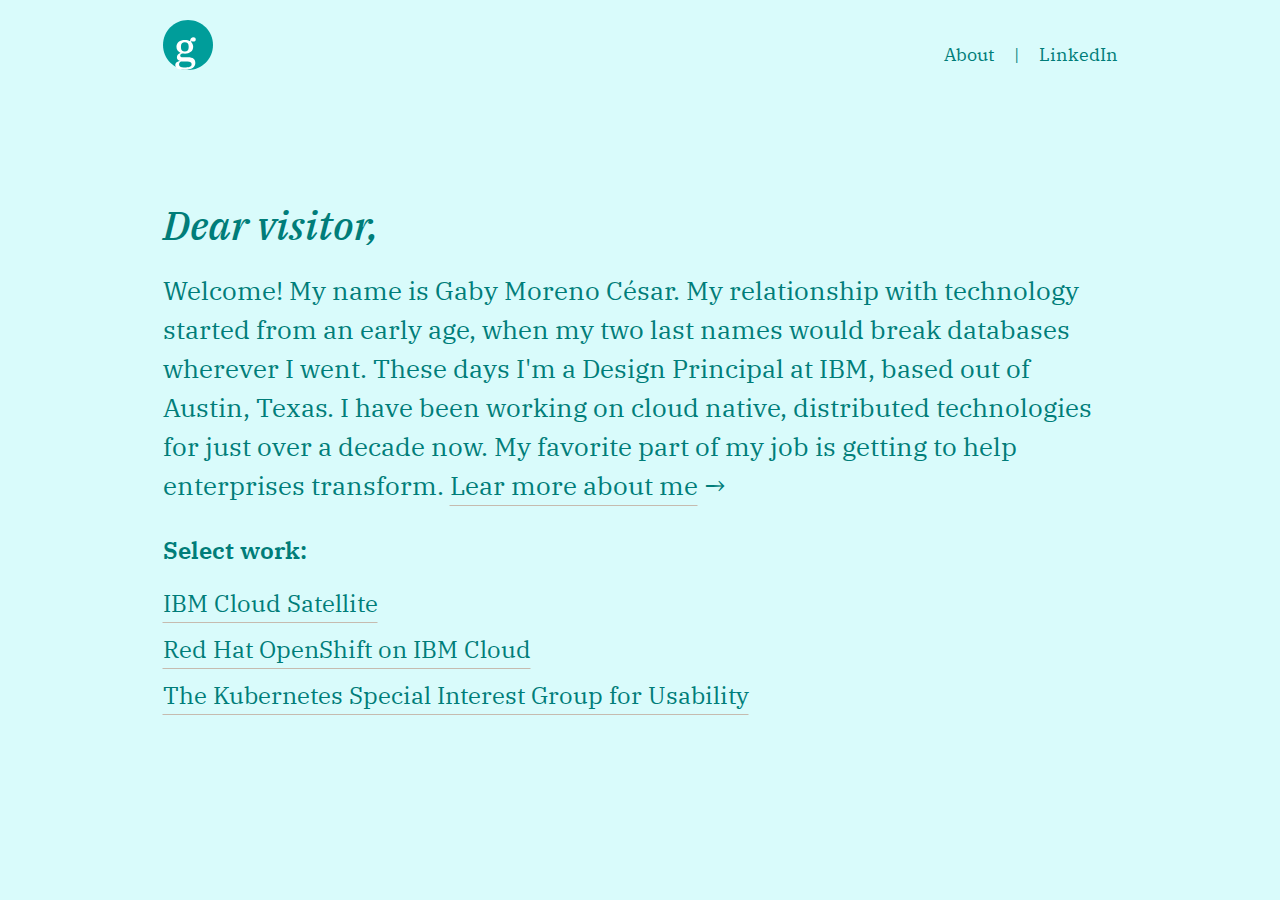
==== index.html @ bce7957c "minor changes" ====
<!DOCTYPE html>
<html lang="en">
<head>
    <meta charset="UTF-8">
    <meta name="viewport" content="width=device-width, initial-scale=1.0">
    <title>Gaby Moreno César</title>
    <link rel="icon" type="image/x-icon" href="images/gaby-logo.svg">
    <link rel="preconnect" href="https://fonts.googleapis.com">
    <link rel="preconnect" href="https://fonts.gstatic.com" crossorigin>
    <link href="https://fonts.googleapis.com/css2?family=Lora:wght@400;700&display=swap" rel="stylesheet">
    <link href="https://fonts.googleapis.com/css2?family=IBM+Plex+Serif:ital,wght@0,100;0,200;0,300;0,400;0,500;0,600;0,700;1,100;1,200;1,300;1,400;1,500;1,600;1,700&display=swap" rel="stylesheet">
    <link href="styles/plex.css" rel="stylesheet">
    <link href="styles/styles.css" rel="stylesheet">
    <style>
        html {
            background-color: #d9fbfb;
        }
        body {
            color: #007d79;
            text-align: left;
        }
        header {
            background-color: #d9fbfb;
        }
        h1 {
            font-size: 40px;
            font-style: italic;
            font-weight: 500;
            margin-bottom: 30px;
        }
        h3 {
            font-size: x-large;
            font-weight: 600;
        }
        p {
            font-size: 26px;
            font-weight: 400;
            line-height: 1.5;
            padding-bottom: 30px;
        }
        ul {
            font-size: x-large;
            list-style-type: none;
            /* padding-top: 20px; */
            padding-bottom: 30px;
        }
        li {
            font-size: x-large;
            line-height: 1.5;
            margin-bottom: 10px;
        }
        article {
            margin: 100px 20px;
        }
        a:link, a:visited {
            color: #007d79;
        }
        a:hover {
            text-decoration-color: #007d79;
        }
    </style>
</head>
<body>
    <header>    
        <nav>
            <span class="nav-logo"><a href="/"><img src="images/gaby-logo.svg" width="50px" alt=""></a></span>
            <span class="nav-link no-margin-right"><a href="https://www.linkedin.com/in/gabymorenocesar/" target="_blank">LinkedIn</a></span>
            <span class="nav-link"> | </span>
            <span class="nav-link"><a href="./about.html">About</a></span>
        </nav>
    </header>

    <main>
        <article>
            <h1>Dear visitor,</h1>
            <p>Welcome! My name is Gaby Moreno César. My relationship with technology started from an early age, when my two last names would break databases wherever I went. These days I'm a Design Principal at IBM, based out of Austin, Texas. I have been working on cloud native, distributed technologies for just over a decade now. My favorite part of my job is getting to help enterprises transform. <a href="about.html">Lear more about me</a> &#8594;</p>
            <h3>Select work:</h3>
            <ul>
                <li><a href="satellite.html">IBM Cloud Satellite</a></li>
                <li><a href="roks.html">Red Hat OpenShift on IBM Cloud</a></li>
                <li><a href="k8s.html">The Kubernetes Special Interest Group for Usability</a></li>
            </ul>
            

        </article>
    </main>

</body>
</html>
---- styles/plex.css ----
.ibm-plex serif-thin {
    font-family: "IBM Plex Serif", serif;
    font-weight: 100;
    font-style: normal;
  }
  
  .ibm-plex serif-thin-italic {
    font-family: "IBM Plex Serif", serif;
    font-weight: 100;
    font-style: italic;
  }
  
  .ibm-plex serif-extralight {
    font-family: "IBM Plex Serif", serif;
    font-weight: 200;
    font-style: normal;
  }
  
  .ibm-plex serif-extralight-italic {
    font-family: "IBM Plex Serif", serif;
    font-weight: 200;
    font-style: italic;
  }
  
  .ibm-plex serif-light {
    font-family: "IBM Plex Serif", serif;
    font-weight: 300;
    font-style: normal;
  }
  
  .ibm-plex serif-light-italic {
    font-family: "IBM Plex Serif", serif;
    font-weight: 300;
    font-style: italic;
  }
  
  .ibm-plex serif-regular {
    font-family: "IBM Plex Serif", serif;
    font-weight: 400;
    font-style: normal;
  }
  
  .ibm-plex serif-regular-italic {
    font-family: "IBM Plex Serif", serif;
    font-weight: 400;
    font-style: italic;
  }
  
  .ibm-plex serif-medium {
    font-family: "IBM Plex Serif", serif;
    font-weight: 500;
    font-style: normal;
  }
  
  .ibm-plex serif-medium-italic {
    font-family: "IBM Plex Serif", serif;
    font-weight: 500;
    font-style: italic;
  }
  
  .ibm-plex serif-semibold {
    font-family: "IBM Plex Serif", serif;
    font-weight: 600;
    font-style: normal;
  }
  
  .ibm-plex serif-semibold-italic {
    font-family: "IBM Plex Serif", serif;
    font-weight: 600;
    font-style: italic;
  }
  
  .ibm-plex serif-bold {
    font-family: "IBM Plex Serif", serif;
    font-weight: 700;
    font-style: normal;
  }
  
  .ibm-plex serif-bold-italic {
    font-family: "IBM Plex Serif", serif;
    font-weight: 700;
    font-style: italic;
  }
---- styles/styles.css ----
* {
  margin: 0;
  padding: 0;
  box-sizing: border-box;
}

html {
  background-color: rgb(247, 243, 242);
}

/* 
Global styles ... some font  
*/
body {
  font-family: "IBM Plex Serif", Georgia, 'Times New Roman', Times, serif;
  font-size: 18px;
  line-height: 1.7em;
  text-align: center;
  color: rgb(23, 20, 20);
}
h1 {
  font-size: medium;
  font-weight: 500;
  font-style: normal;
  padding-top: 10px;
}
h2 {
  font-size: 26px;
  font-weight: 700;
  font-style: normal;
  padding-bottom: 20px;
}
h3 {
  font-size: 20px;
  font-weight: 700;
  font-style: normal;
  padding-bottom: 20px;
}
p {
  /* line-height: 1.5em; */
  padding-bottom: 20px;
}
dt {
  font-weight: bold;
}
article {
  margin-bottom: 50px;
}
/* 
Style for global header + nav  
*/
header {
  background-color: #F7F3F2;
  position: sticky;
  top: 0px;
}
header h1 {
  display: none;
}
header nav {
  margin: 0 auto;
  max-width: 995px;
  padding: 20px;
  height: 100px;
}
header a {
  text-decoration: none;
}
header a:hover {
  opacity: 0.8;
  color:rgb(53, 48, 39);
}
.nav-logo {
  float: left;
}
.nav-link {
  float: right;
  margin-right: 20px;
  margin-top: 20px;
  font-size: 18px;
}
.no-margin-right {
  margin-right: 0px;
}
.vertical-center {
  display: flex;
  align-items: center;
  justify-content: center;
  height: 75vh;
}     
/* 
Style for main and sections 
*/
main {
  margin: 0 auto;
  max-width: 995px;
}

section {
  padding-left: 20px;
  padding-right: 20px;
  padding-bottom: 30px;
  padding-top: 30px;
}

/* 
Global link styles  
*/
a:link, a:visited {
  color: rgb(53, 48, 39);
  text-underline-offset: 0.4em;
  text-decoration-color: rgb(198, 187, 175);
  text-decoration-thickness: 1px;
}

a:hover {
  color:rgb(0, 125, 121);
}

.primary-link:link, .primary-link:visited {
  color: rgb(0, 125, 121);
  text-decoration: none; /* remove the underline */
  border-bottom: 1px dashed rgb(198, 187, 175); /* add a dotted bottom border */
  padding-bottom: 0.1em; 
}

.primary-link:hover {
  color: darkcyan;
  border-bottom-color: rgb(0, 125, 121);
}

.subtle-link:link, .subtle-link:visited {
  color: rgb(86, 81, 81);
  text-underline-offset: 0.4em;
  font-style: italic;
}

.subtle-link:hover {
  color: rgb(53, 48, 39);
  text-decoration-color: rgb(53, 48, 39);
}

.external-link:link, .external-link:visited {
  color: rgb(86, 81, 81);
  text-decoration: none;
  border-bottom: 1px dashed rgb(86, 81, 81); /* add a dotted bottom border */
  padding-bottom: 0.1em;
}

.external-link:hover {
  color: rgb(0, 125, 121);
  border-bottom-color: rgb(0, 125, 121);
}

/* 
Article navigation
*/
.article-nav {
  padding-top: 10px;
  padding-bottom: 10px;
}

.article-nav li {
  display: inline;
  padding-left: 7px;
  padding-right: 7px;
  /* font-style: italic; */
  /* font-size: small; */
}

.cover-image {
  width: 100%;
}
/*TODO rework this style*/
.section-synopsis-cont p {
  text-align: left;
}
.section-synopsis-cont :last-child {
  padding-bottom: 0px;
}

/* 
Style for image + text items  
*/
.img-text__item {
  padding-bottom: 40px;
}
.img-text__item p {
  padding-bottom: 0;
}
.img-text__item:last-child {
  padding-bottom: 0px;
}
.img-text__link:link, .img-text__link:visited {
  text-decoration: none;
}
.img-text__link:hover {
  opacity: 0.8;
}
.img-text__text-subtle {
  font-size: small;
  color:rgb(86, 81, 81);
}
.img-text__text-bold {
  font-weight: bolder;
}

/* 
Style for items typically in lists like press, etc.
*/
.items-list p {
 padding-bottom: 0px;
}
.items-list li {
  margin-bottom: 20px;
}
.items-list:last-child {
  padding-bottom: 0px;
}
.items-list .subtle-text {
  font-size: 14px;
}

/* 
Style for footer
*/
footer {
  padding-top: 50px;
  padding-bottom: 50px;
  background-color: rgb(229, 224, 223);
}
footer .footer-logo {
  padding-bottom: 20px;
}
footer p {
  padding-bottom: 10px;
}

/* 
General helper styles 
*/
.subtitle {
  font-size: 26px;
  line-height: 1.7em;
  padding-bottom: 20px;
}
.accent-text {
  color: rgb(0, 125, 121);
}
.subtle-text {
  color: rgb(86, 81, 81);
}
.dotted-border {
  border-top: 4px dotted rgb(198, 187, 175);
}
.no-bullets {
  list-style-type: none;
}
.compress {
  padding-bottom: 0px;
}
.expand {
  padding-bottom: 20px;
}
.expand-more {
  padding-bottom: 30px;
}
.expand-top {
  padding-top: 20px;
}
.no-top-padding {
  padding-top: 0px;
}
.no-bottom-padding {
  padding-bottom: 0px;
}
.no-padding {
  padding: 0px;
}
.solid-border{
  border-bottom: 2px solid rgb(198, 187, 175)
}
.items-list-dash {
  display: none;
}
.more-padding-top {
  padding-top: 40px;
}
.padding-left-right {
  padding-left: 20px;
  padding-right: 20px;
}
/* 
General layout 
*/
@media (min-width: 650px) {
  .layout-sub-container {
    display: grid;
    grid-template-columns: 1fr 1fr;
    gap: 20px;
  }
  .img-text__items {
    display: grid;
    grid-template-columns: 1fr 1fr;
    gap: 20px;
  }
}
@media (min-width: 850px) {
  .layout-sub-container {
    display: grid;
    grid-template-columns: 1fr 1fr 1fr;
  }
  .items-list {
    text-align: left;
  }
  .items-list li p {
    display: inline;
  }
  .items-list .date {
    padding-right: 40px;
  }
  .items-list-dash {
    display: inline;
  }
  .two-col-med {
    display: grid;
    grid-template-columns: 1fr 1fr;
    gap: 30px;
  }
}
@media (min-width: 1020px) {
  .layout-container {
    display: grid;
    grid-template-columns: 1fr 3fr;
  }
  .layout-container h3, .layout-container section {
      text-align: left;
      border-bottom: none;
  }
  .meta {
    /* font-size: 14px; */
  }
  .in-page-link {
   display: none;
  }
}
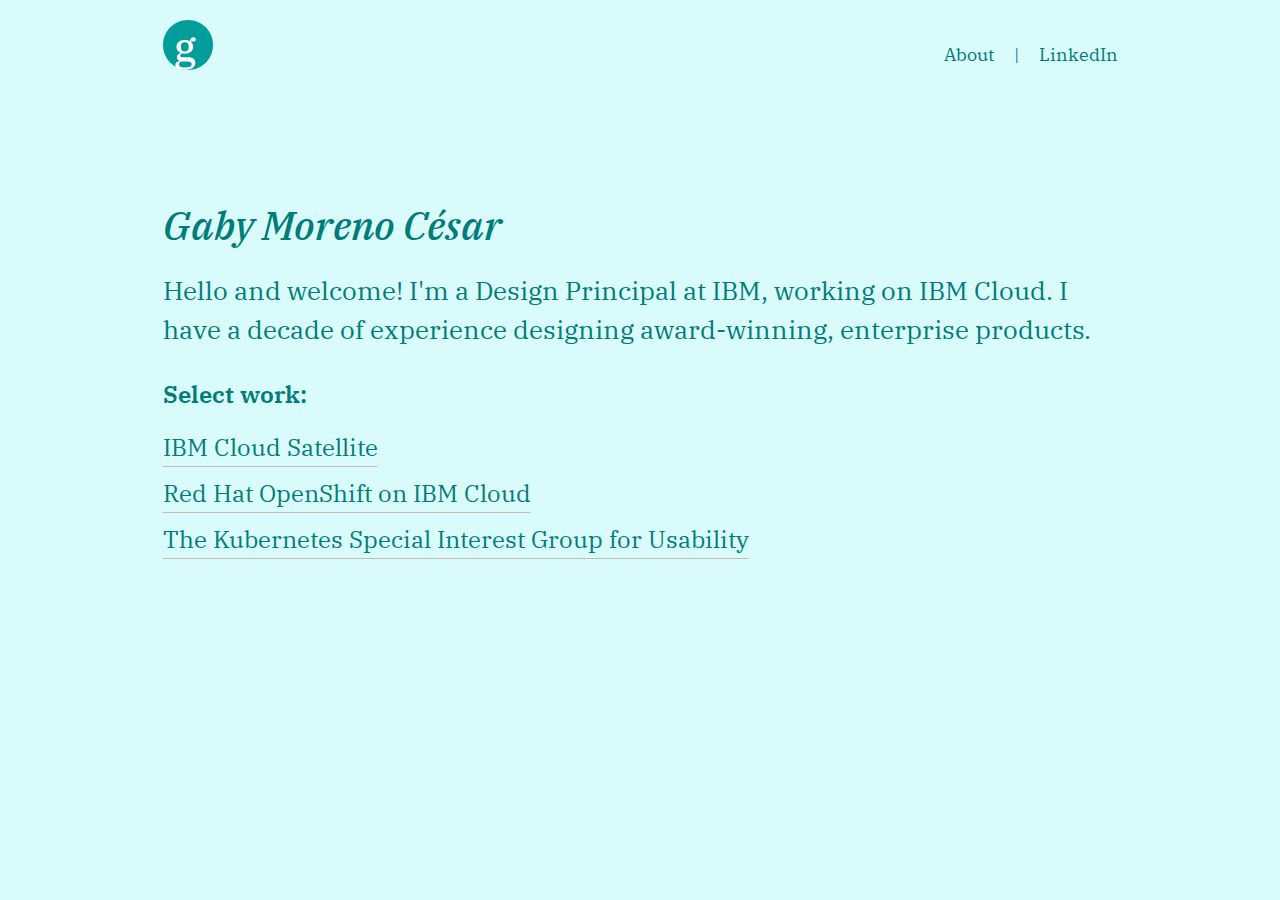
==== commit 052c7d27: "welcome" ====
--- a/index.html
+++ b/index.html
@@ -72,8 +72,8 @@
 
     <main>
         <article>
-            <h1>Dear visitor,</h1>
-            <p>Welcome! My name is Gaby Moreno César. My relationship with technology started from an early age, when my two last names would break databases wherever I went. These days I'm a Design Principal at IBM, based out of Austin, Texas. I have been working on cloud native, distributed technologies for just over a decade now. My favorite part of my job is getting to help enterprises transform. <a href="about.html">Lear more about me</a> &#8594;</p>
+            <h1>Gaby Moreno César</h1>
+            <p>Hello and welcome! I'm a Design Principal at IBM, working on IBM Cloud. I have a decade of experience designing award-winning, enterprise products.</p>
             <h3>Select work:</h3>
             <ul>
                 <li><a href="satellite.html">IBM Cloud Satellite</a></li>
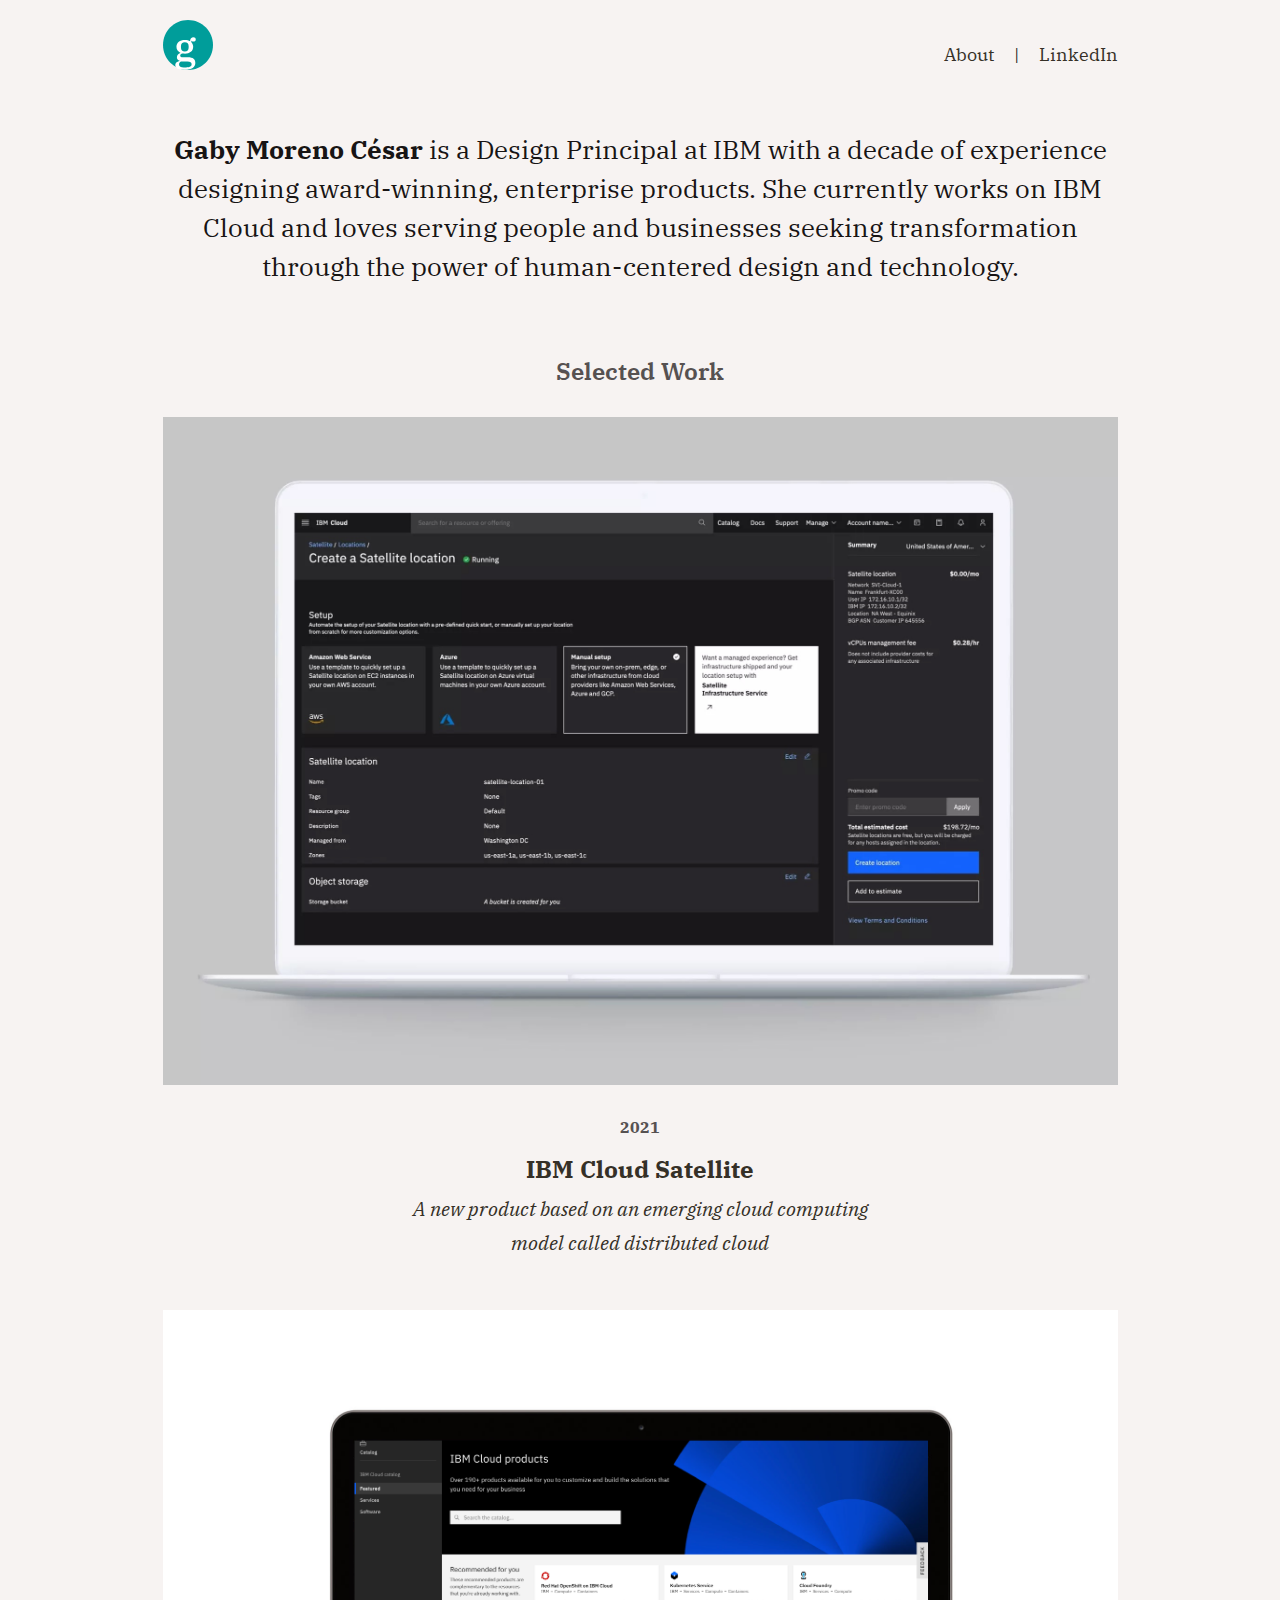
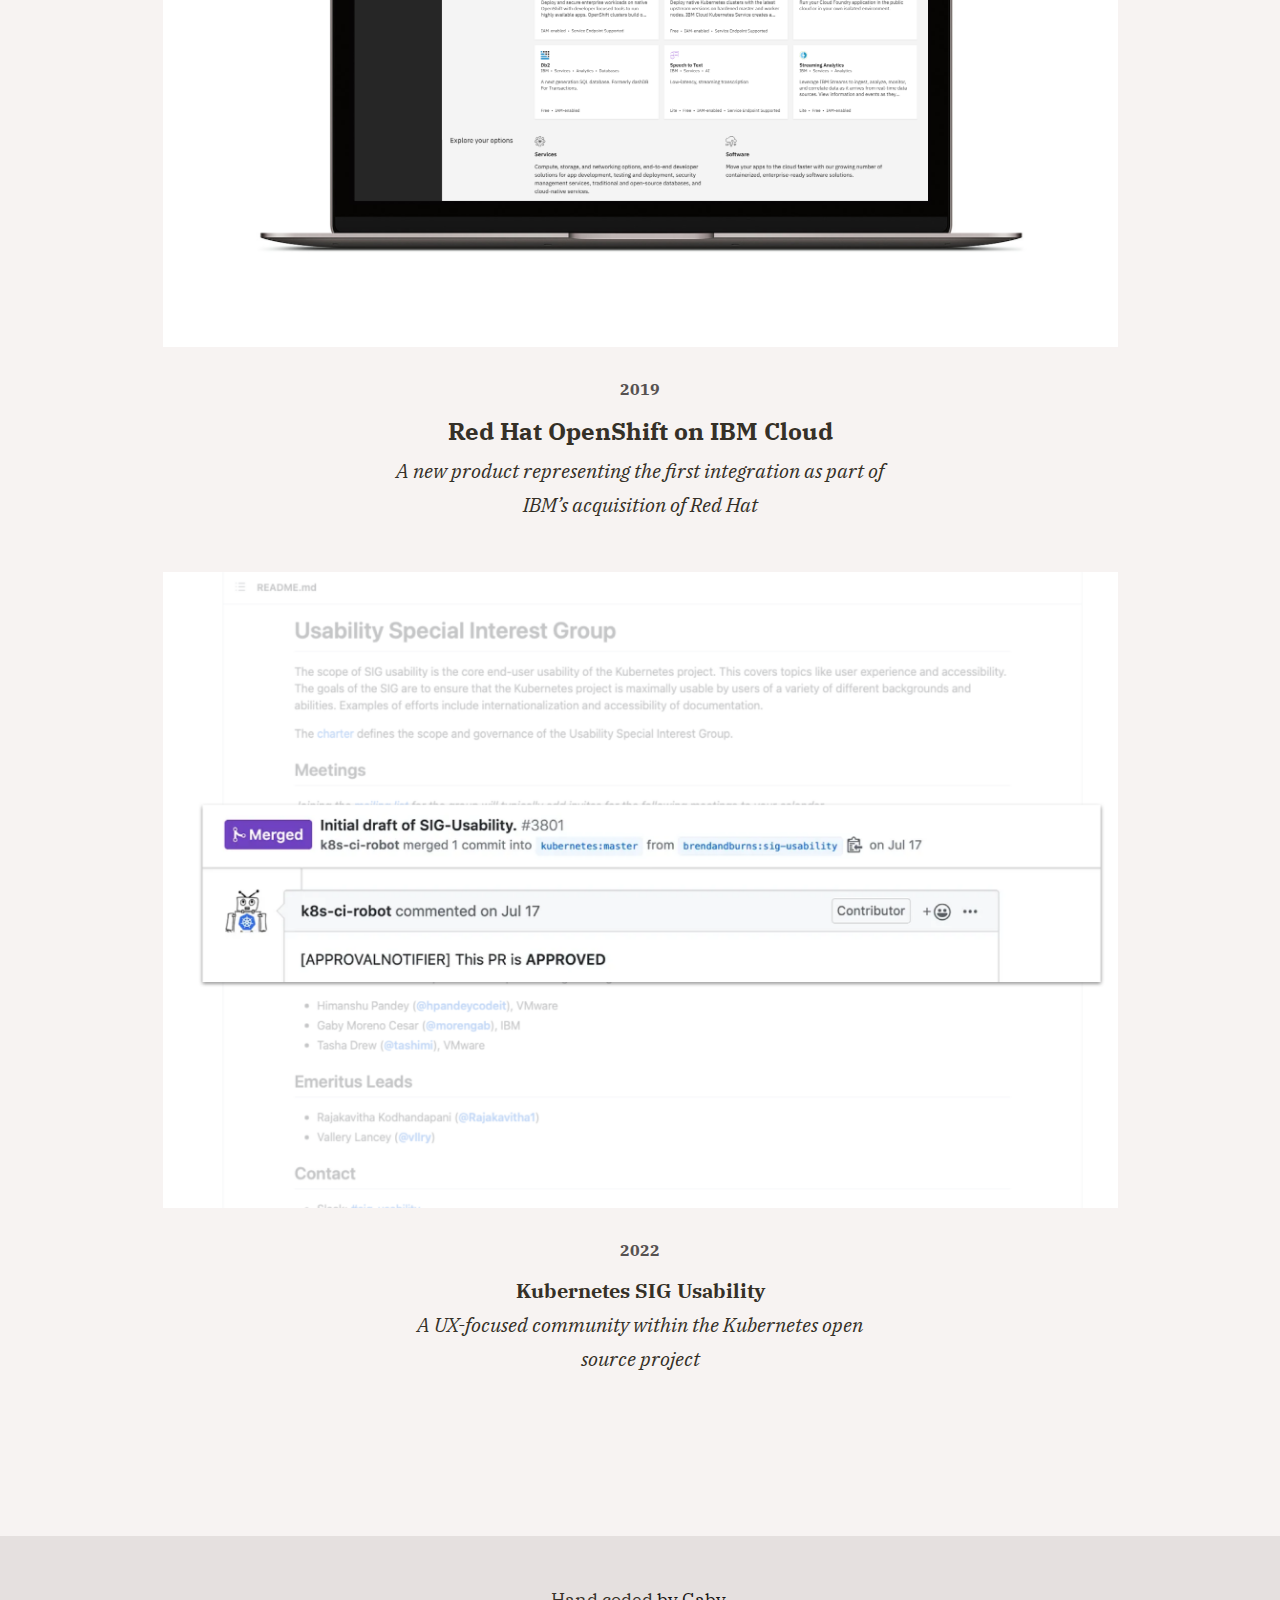
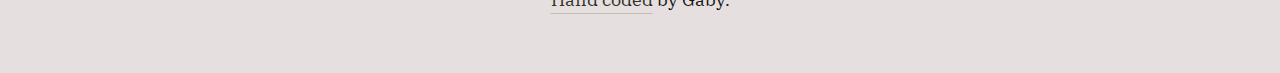
==== commit 446488f6: "Updated home and footers" ====
--- a/index.html
+++ b/index.html
@@ -12,15 +12,9 @@
     <link href="styles/plex.css" rel="stylesheet">
     <link href="styles/styles.css" rel="stylesheet">
     <style>
-        html {
-            background-color: #d9fbfb;
-        }
         body {
-            color: #007d79;
-            text-align: left;
-        }
-        header {
-            background-color: #d9fbfb;
+            color: #171414;
+            text-align: center;
         }
         h1 {
             font-size: 40px;
@@ -31,6 +25,7 @@
         h3 {
             font-size: x-large;
             font-weight: 600;
+            color: #565151;
         }
         p {
             font-size: 26px;
@@ -41,7 +36,6 @@
         ul {
             font-size: x-large;
             list-style-type: none;
-            /* padding-top: 20px; */
             padding-bottom: 30px;
         }
         li {
@@ -49,14 +43,44 @@
             line-height: 1.5;
             margin-bottom: 10px;
         }
-        article {
-            margin: 100px 20px;
-        }
-        a:link, a:visited {
-            color: #007d79;
-        }
         a:hover {
             text-decoration-color: #007d79;
+        }
+        .img-text-list li {
+            padding-top: 0;
+            padding-bottom: 40px;
+        }
+        .img-text-list a {text-decoration: none;}
+        .img-text-list a:hover {
+            background-color: pink;
+        }
+        .img-text-list figure {
+            padding-bottom: 0px;
+
+        }  
+        .img-text-list figcaption {
+            padding-top: 20px;
+            /* padding-bottom: 20px; */
+        }         
+        .img-text-list .meta-text { 
+            font-size: 16px; 
+            font-weight: 800;
+            padding-bottom: 10px;
+            color: #565151;
+        }         
+        .img-text-list h2 { 
+            font-size: 24px; 
+            padding-bottom: 5px;
+        }         
+        .img-text-list p { 
+            font-size: 20px; 
+            margin:0 auto; 
+            max-width: 500px;
+            padding-bottom: 0px;
+            line-height: 1.7em;
+        }
+        footer p {
+            font-size: 18px;
         }
     </style>
 </head>
@@ -72,18 +96,55 @@
 
     <main>
         <article>
-            <h1>Gaby Moreno César</h1>
-            <p>Hello and welcome! I'm a Design Principal at IBM, working on IBM Cloud. I have a decade of experience designing award-winning, enterprise products.</p>
-            <h3>Select work:</h3>
-            <ul>
-                <li><a href="satellite.html">IBM Cloud Satellite</a></li>
-                <li><a href="roks.html">Red Hat OpenShift on IBM Cloud</a></li>
-                <li><a href="k8s.html">The Kubernetes Special Interest Group for Usability</a></li>
-            </ul>
-            
-
+            <section class="compress">
+                <p><strong>Gaby Moreno César</strong> is a Design Principal at IBM with a decade of experience designing award-winning, enterprise products. She currently works on IBM Cloud and loves serving people and businesses seeking transformation through the power of human-centered design and technology.</p>
+            </section>
+            <section id="work" class="more-padding-top">  
+                <h3 class="expand-more">Selected Work</h3>    
+                <ul class="img-text-list">
+                    <li>
+                        <a href="satellite.html">
+                            <figure>
+                                <img class="cover-image" src="images/satellite/satellite-create-dark-gray-bkgd.jpeg" alt="">
+                            </figure>
+                            <figcaption>
+                                <p class="meta-text">2021</p>
+                                <h2><strong>IBM Cloud Satellite</strong></h2>
+                                <p><em>A new product based on an emerging cloud computing model called distributed cloud</em></p>
+                            </figcaption>
+                        </a>
+                    </li>
+                    <li>
+                        <a href="roks.html">
+                            <figure>
+                                <img class="cover-image" src="images/roks/roks-catalog-laptop.png" alt="">
+                            </figure>
+                            <figcaption>
+                                <p class="meta-text">2019</p>
+                                <h2><strong>Red Hat OpenShift on IBM Cloud</strong></h2>
+                                <p><em>A new product representing the first integration as part of IBM’s acquisition of Red Hat</em></p>
+                            </figcaption>
+                        </a>
+                    </li>
+                    <li>
+                        <a href="k8s.html">
+                            <figure>
+                                <img class="cover-image" src="images/k8s/k8s-pr-approved.png" alt="">
+                            </figure>
+                            <figcaption>
+                                <p class="meta-text">2022</p>
+                                <p><strong>Kubernetes SIG Usability</strong></p>
+                                <p><em>A UX-focused community within the Kubernetes open source project</em></p>
+                            </figcaption>
+                        </a>
+                    </li>    
+                </ul>
+            </section>
         </article>
     </main>
+    <footer>
+        <p><a href="https://github.com/morengab/morengab.github.io" target="_blank">Hand coded</a> by Gaby.</p>
+    </footer>
 
 </body>
 </html>--- a/styles/styles.css
+++ b/styles/styles.css
@@ -259,20 +259,23 @@
 .compress {
   padding-bottom: 0px;
 }
+.no-bottom-padding {
+  padding-bottom: 0px;
+}
 .expand {
   padding-bottom: 20px;
 }
 .expand-more {
   padding-bottom: 30px;
 }
+.no-top-padding {
+  padding-top: 0px;
+}
 .expand-top {
   padding-top: 20px;
 }
-.no-top-padding {
-  padding-top: 0px;
-}
-.no-bottom-padding {
-  padding-bottom: 0px;
+.more-padding-top {
+  padding-top: 40px;
 }
 .no-padding {
   padding: 0px;
@@ -283,9 +286,7 @@
 .items-list-dash {
   display: none;
 }
-.more-padding-top {
-  padding-top: 40px;
-}
+
 .padding-left-right {
   padding-left: 20px;
   padding-right: 20px;
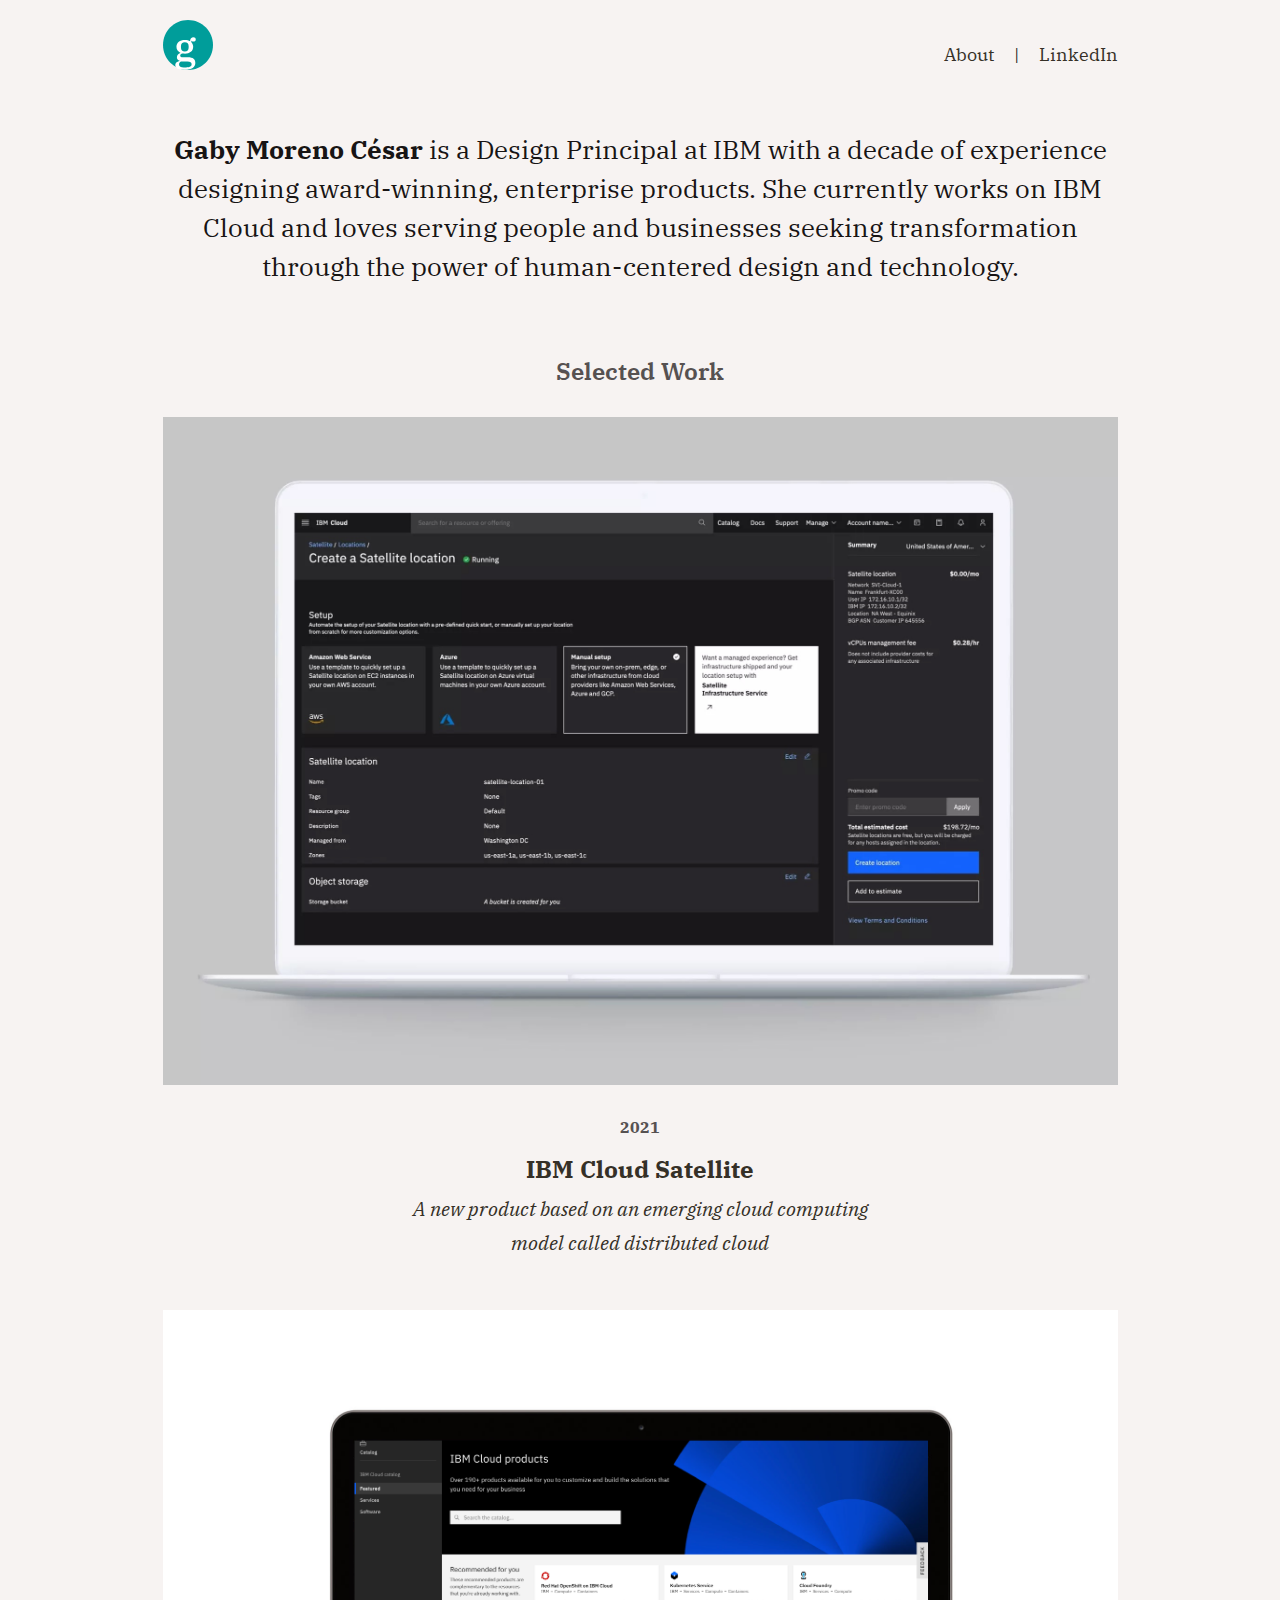
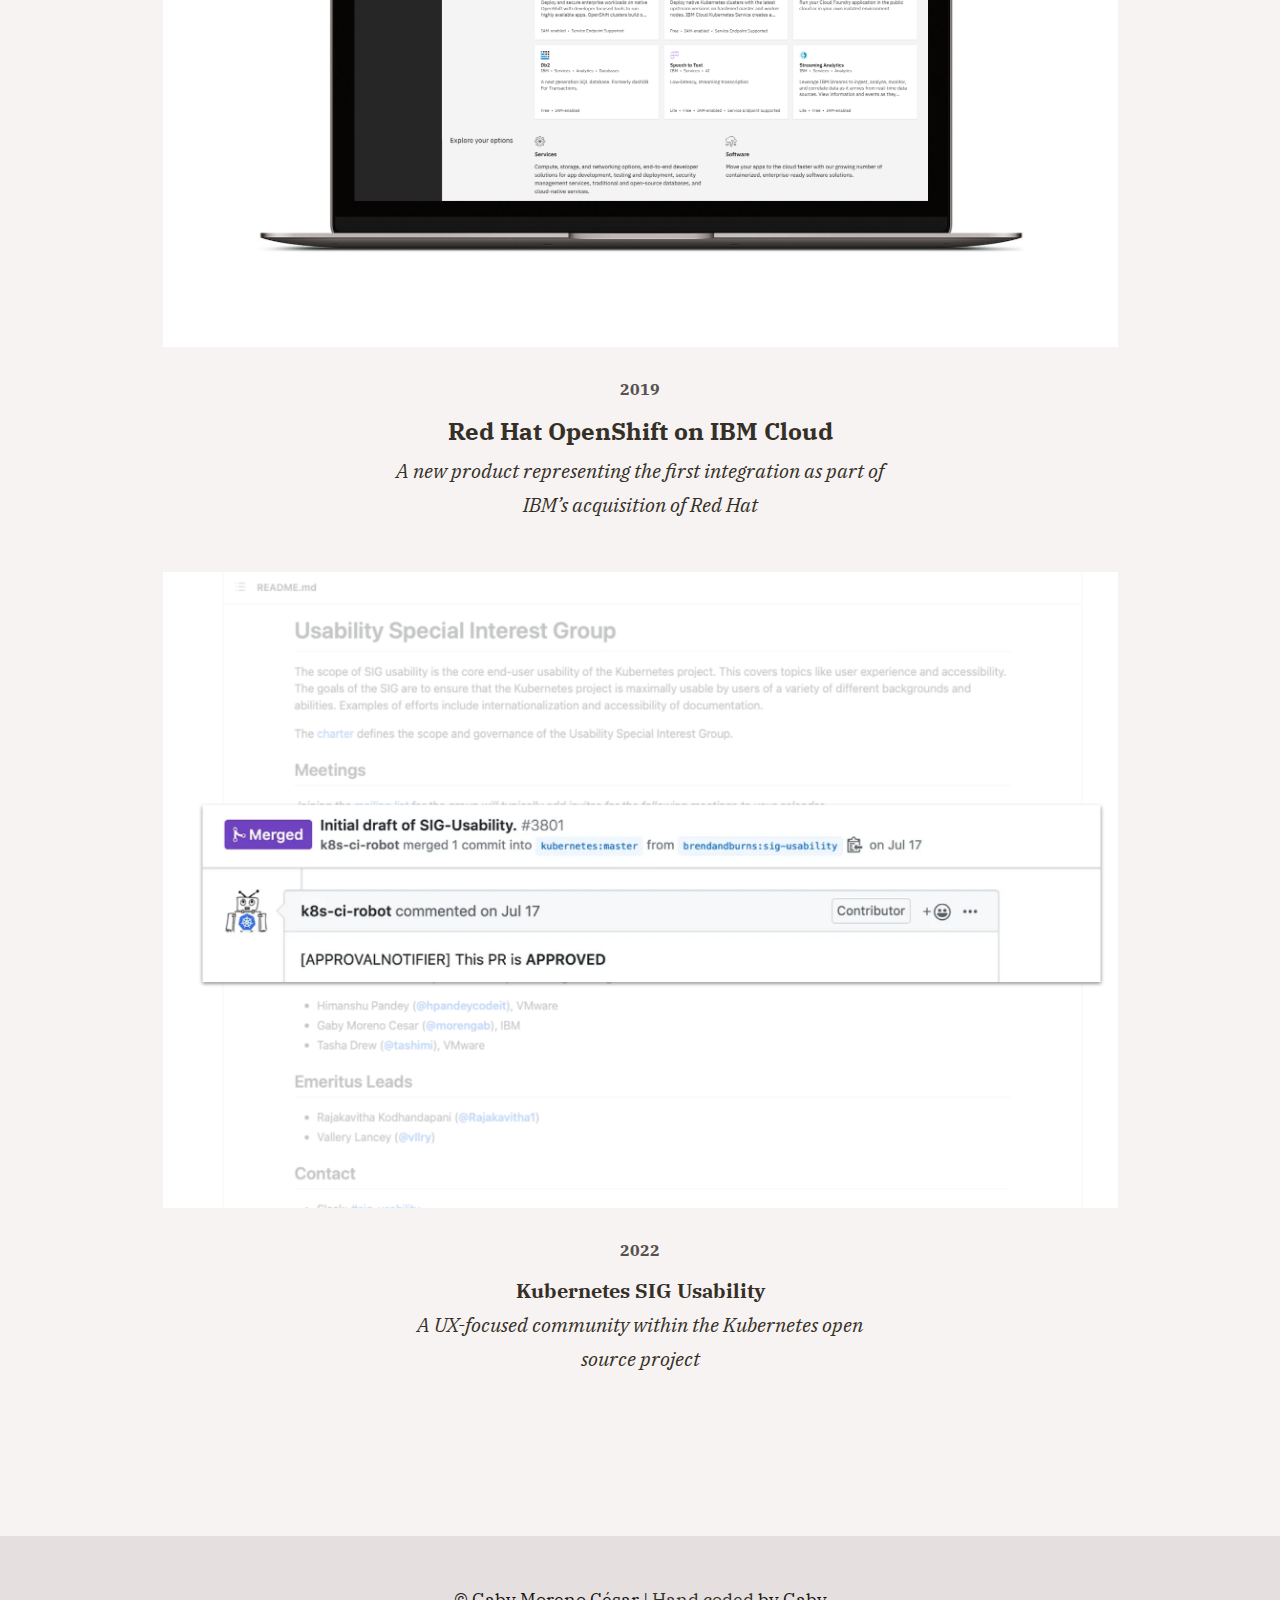
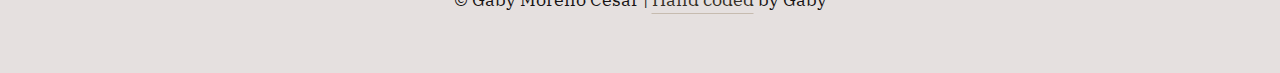
==== commit b28941a4: "updated satellite" ====
--- a/index.html
+++ b/index.html
@@ -143,8 +143,7 @@
         </article>
     </main>
     <footer>
-        <p><a href="https://github.com/morengab/morengab.github.io" target="_blank">Hand coded</a> by Gaby.</p>
+        <p>&copy; Gaby Moreno César | <a href="https://github.com/morengab/morengab.github.io" target="_blank">Hand coded</a> by Gaby</p>
     </footer>
-
 </body>
 </html>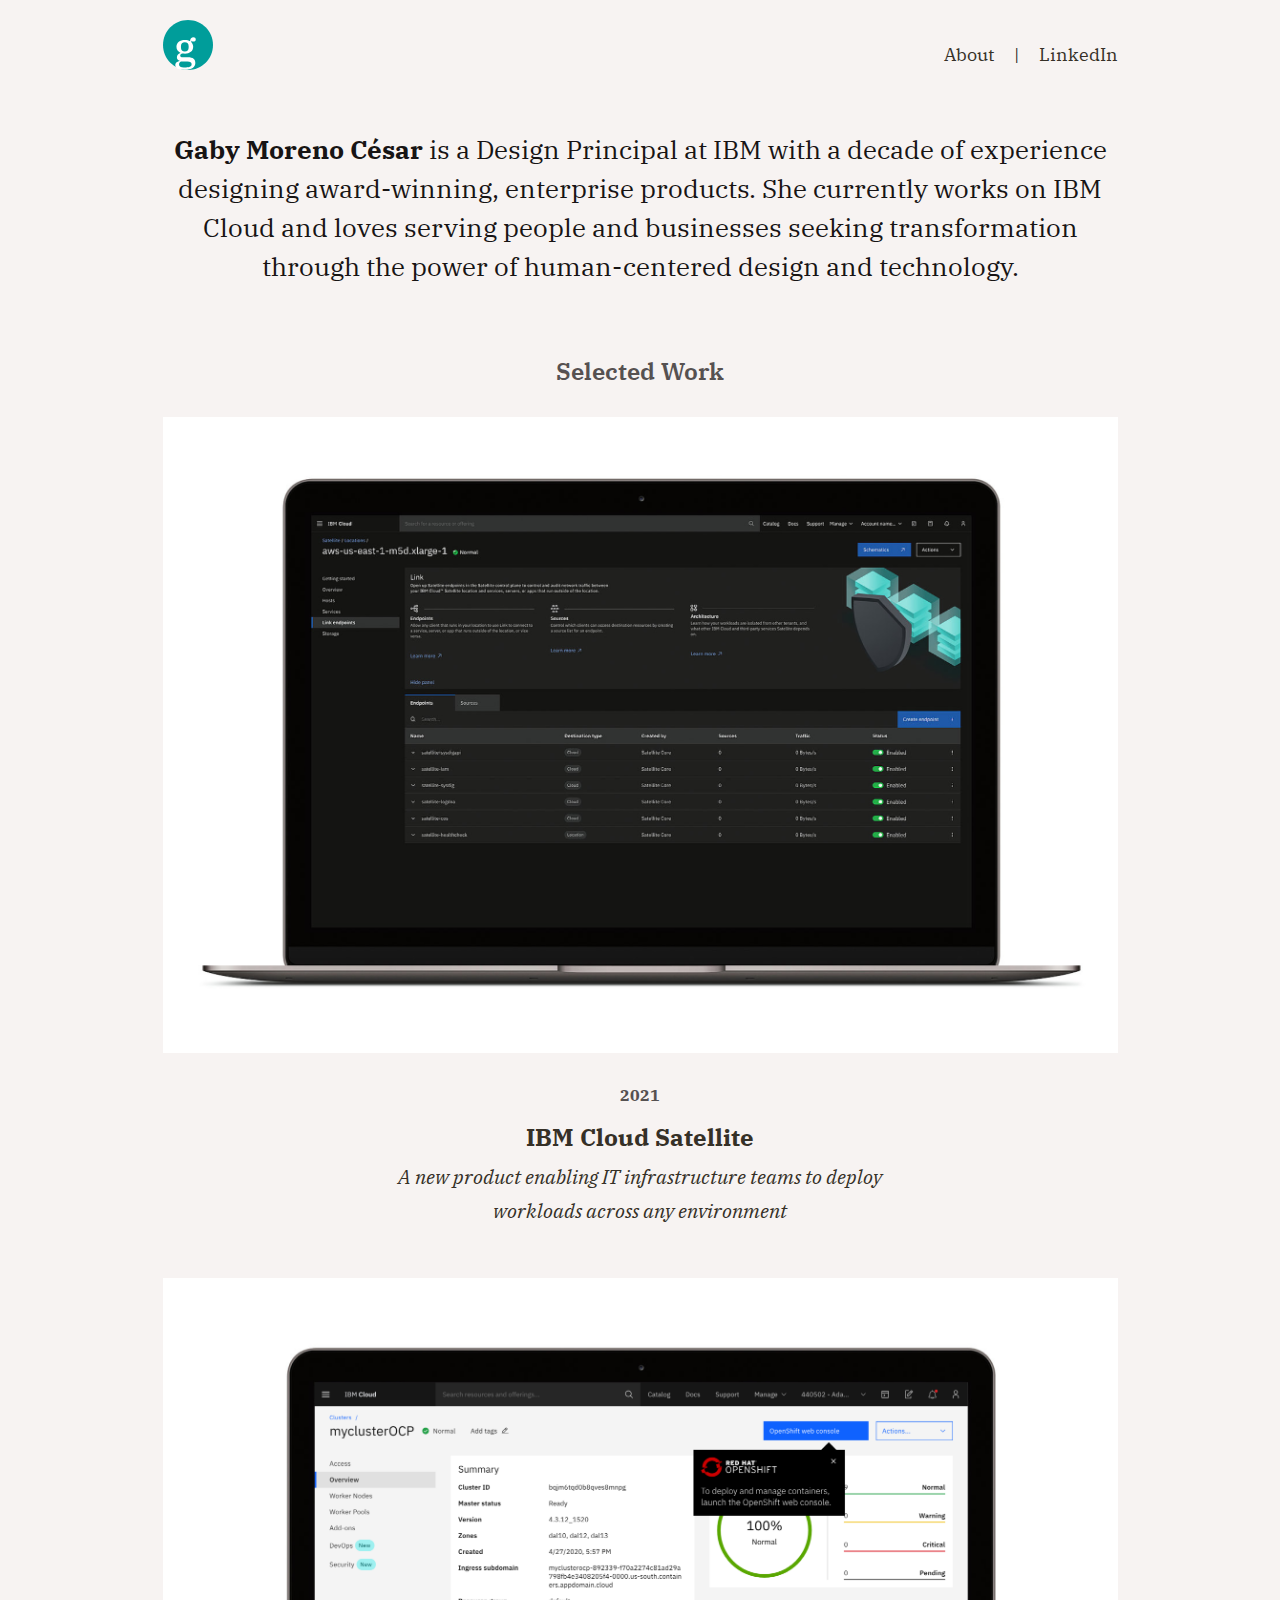
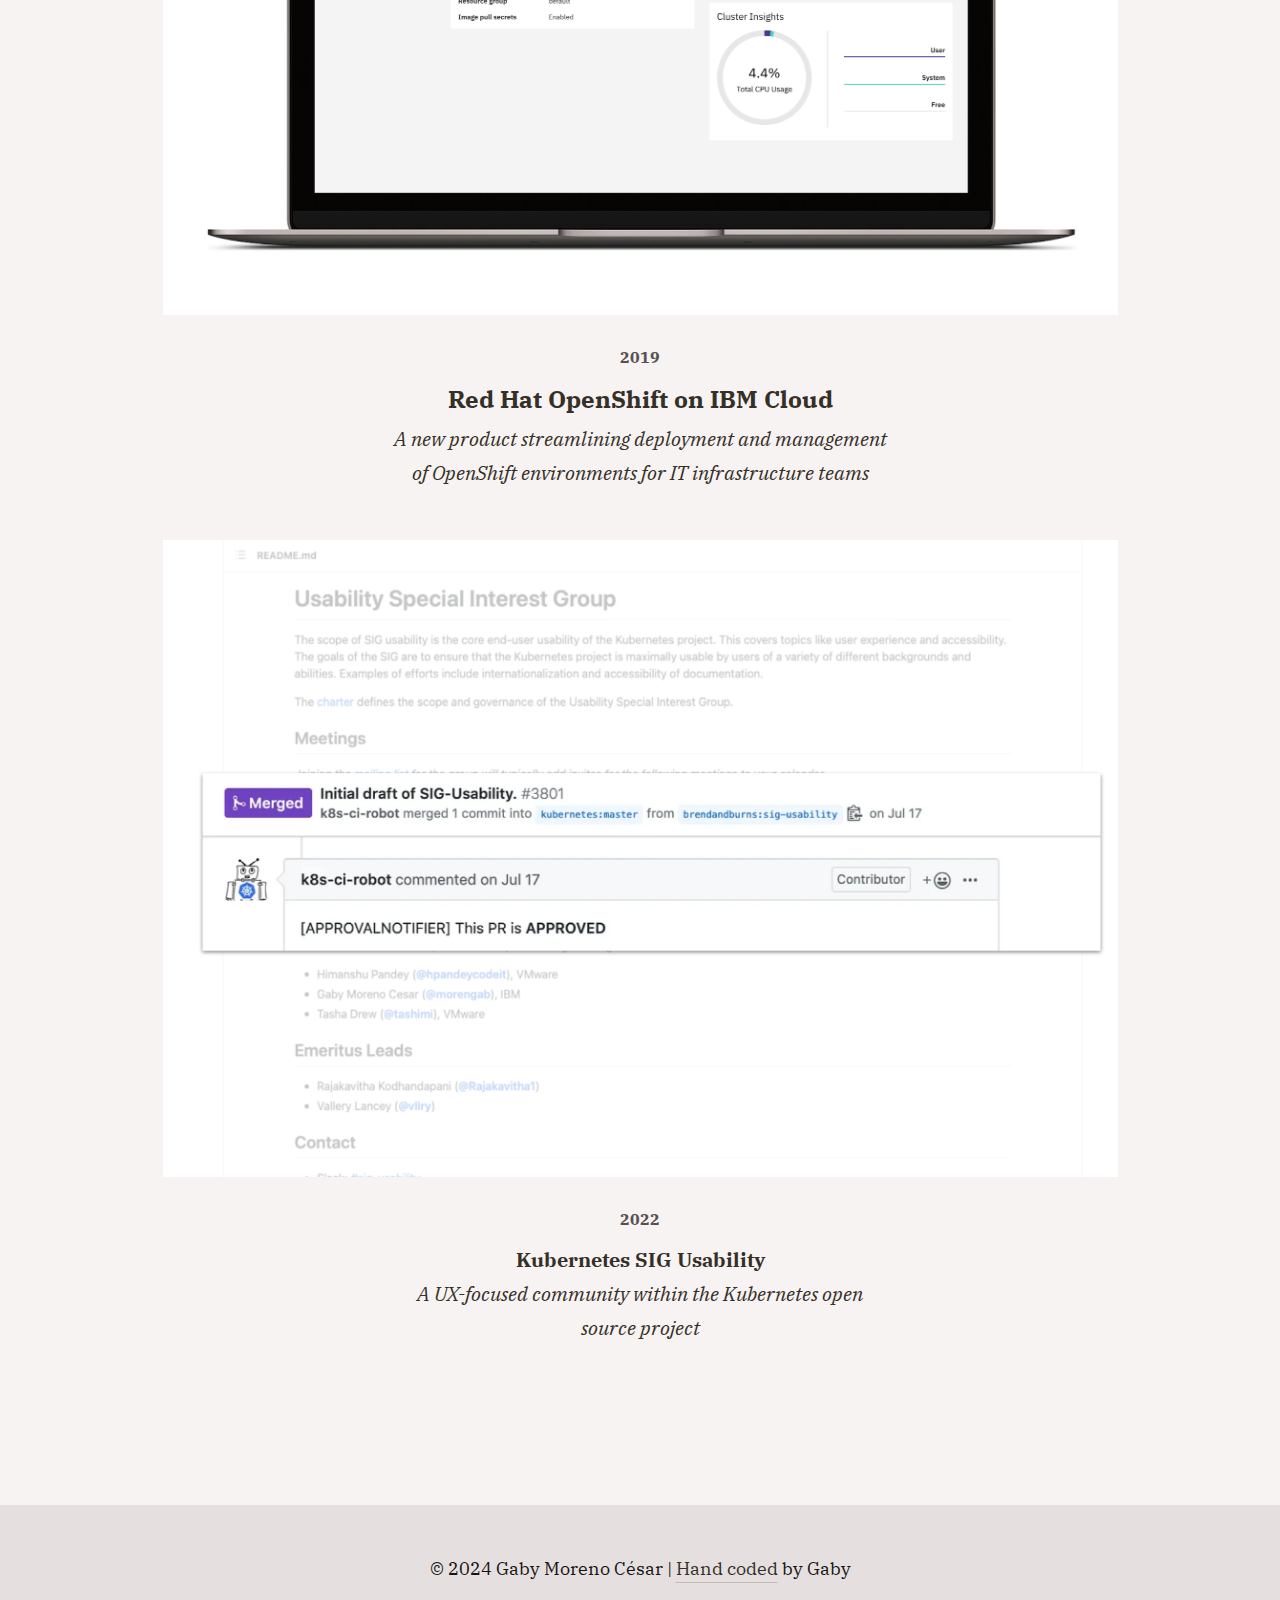
==== commit af5faf2e: "Updated roks, cover images, and footer" ====
--- a/index.html
+++ b/index.html
@@ -105,24 +105,24 @@
                     <li>
                         <a href="satellite.html">
                             <figure>
-                                <img class="cover-image" src="images/satellite/satellite-create-dark-gray-bkgd.jpeg" alt="">
+                                <img class="cover-image" src="images/satellite/satellite-endpoints-cover.png" alt="">
                             </figure>
                             <figcaption>
                                 <p class="meta-text">2021</p>
                                 <h2><strong>IBM Cloud Satellite</strong></h2>
-                                <p><em>A new product based on an emerging cloud computing model called distributed cloud</em></p>
+                                <p><em>A new product enabling IT infrastructure teams to deploy workloads across any environment</em></p>
                             </figcaption>
                         </a>
                     </li>
                     <li>
                         <a href="roks.html">
                             <figure>
-                                <img class="cover-image" src="images/roks/roks-catalog-laptop.png" alt="">
+                                <img class="cover-image" src="images/roks/roks-create-laptop.png" alt="">
                             </figure>
                             <figcaption>
                                 <p class="meta-text">2019</p>
                                 <h2><strong>Red Hat OpenShift on IBM Cloud</strong></h2>
-                                <p><em>A new product representing the first integration as part of IBM’s acquisition of Red Hat</em></p>
+                                <p><em>A new product streamlining deployment and management of OpenShift environments for IT infrastructure teams</em></p>
                             </figcaption>
                         </a>
                     </li>
@@ -143,7 +143,7 @@
         </article>
     </main>
     <footer>
-        <p>&copy; Gaby Moreno César | <a href="https://github.com/morengab/morengab.github.io" target="_blank">Hand coded</a> by Gaby</p>
+        <p>&copy; 2024 Gaby Moreno César | <a href="https://github.com/morengab/morengab.github.io" target="_blank">Hand coded</a> by Gaby</p>
     </footer>
 </body>
 </html>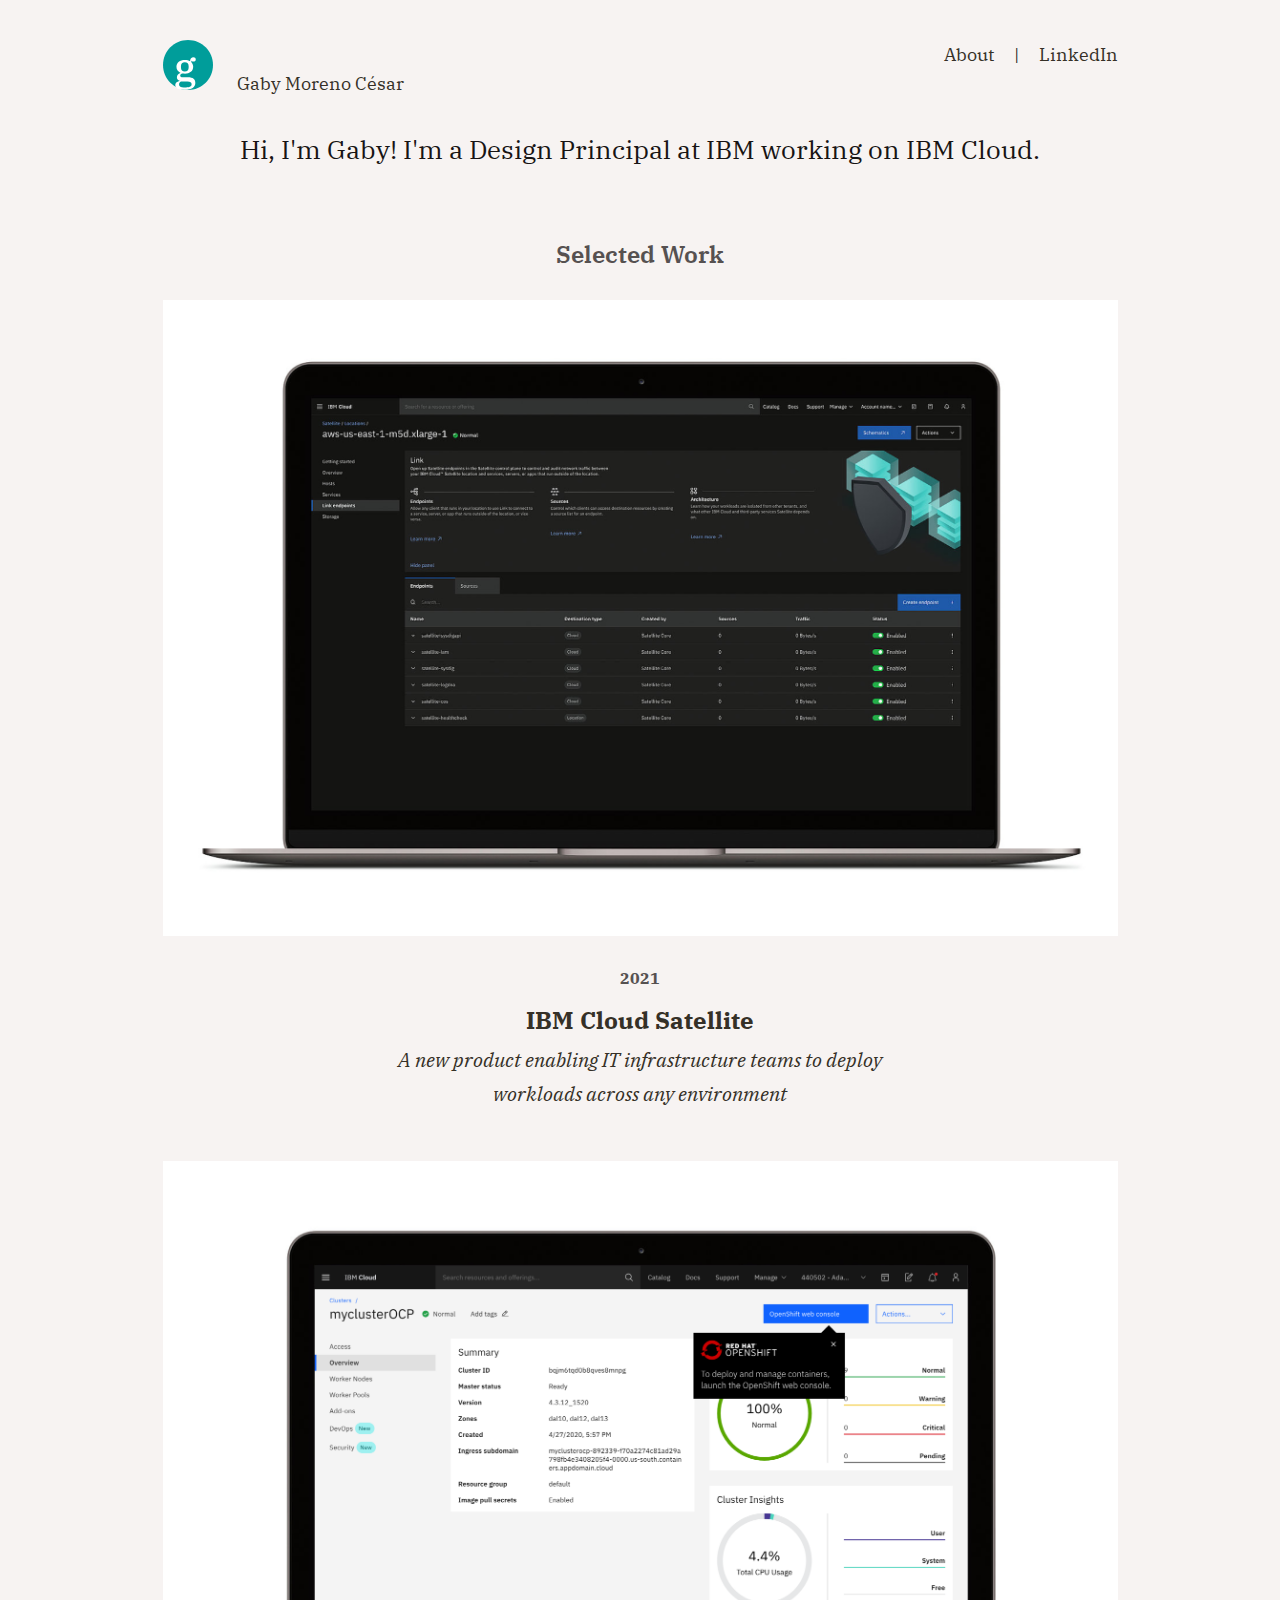
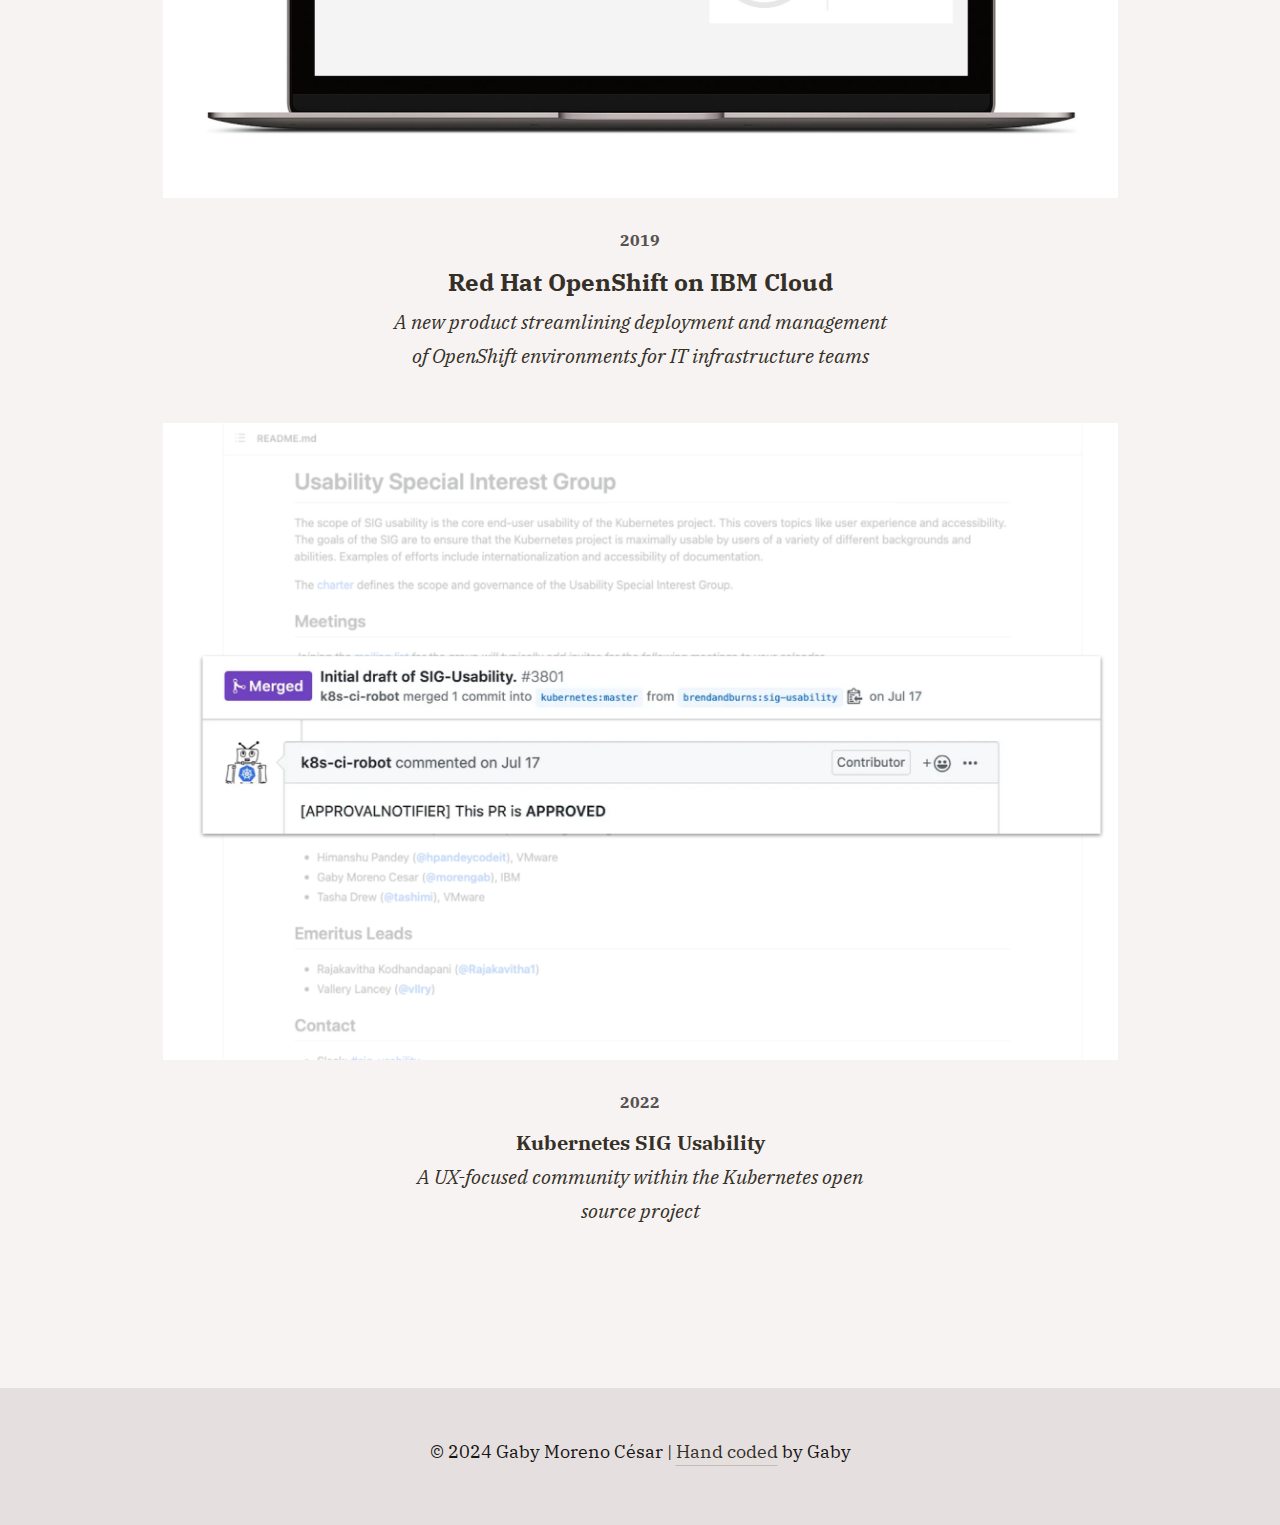
==== commit 24efa001: "Updated about" ====
--- a/index.html
+++ b/index.html
@@ -87,7 +87,8 @@
 <body>
     <header>    
         <nav>
-            <span class="nav-logo"><a href="/"><img src="images/gaby-logo.svg" width="50px" alt=""></a></span>
+            <span class="nav-logo"><a href="/"><img src="images/gaby-logo.svg" width="50px" alt=""> <span class="nav-name"> Gaby Moreno César</span></a></span>
+            
             <span class="nav-link no-margin-right"><a href="https://www.linkedin.com/in/gabymorenocesar/" target="_blank">LinkedIn</a></span>
             <span class="nav-link"> | </span>
             <span class="nav-link"><a href="./about.html">About</a></span>
@@ -97,7 +98,7 @@
     <main>
         <article>
             <section class="compress">
-                <p><strong>Gaby Moreno César</strong> is a Design Principal at IBM with a decade of experience designing award-winning, enterprise products. She currently works on IBM Cloud and loves serving people and businesses seeking transformation through the power of human-centered design and technology.</p>
+                <p>Hi, I'm Gaby! I'm a Design Principal at IBM working on IBM Cloud.</p>
             </section>
             <section id="work" class="more-padding-top">  
                 <h3 class="expand-more">Selected Work</h3>    
--- a/styles/styles.css
+++ b/styles/styles.css
@@ -72,6 +72,12 @@
 }
 .nav-logo {
   float: left;
+  margin-top: 20px;
+}
+.nav-name {
+  /* float: left; */
+  margin-left: 20px;
+  /* margin-top: 20px; */
 }
 .nav-link {
   float: right;
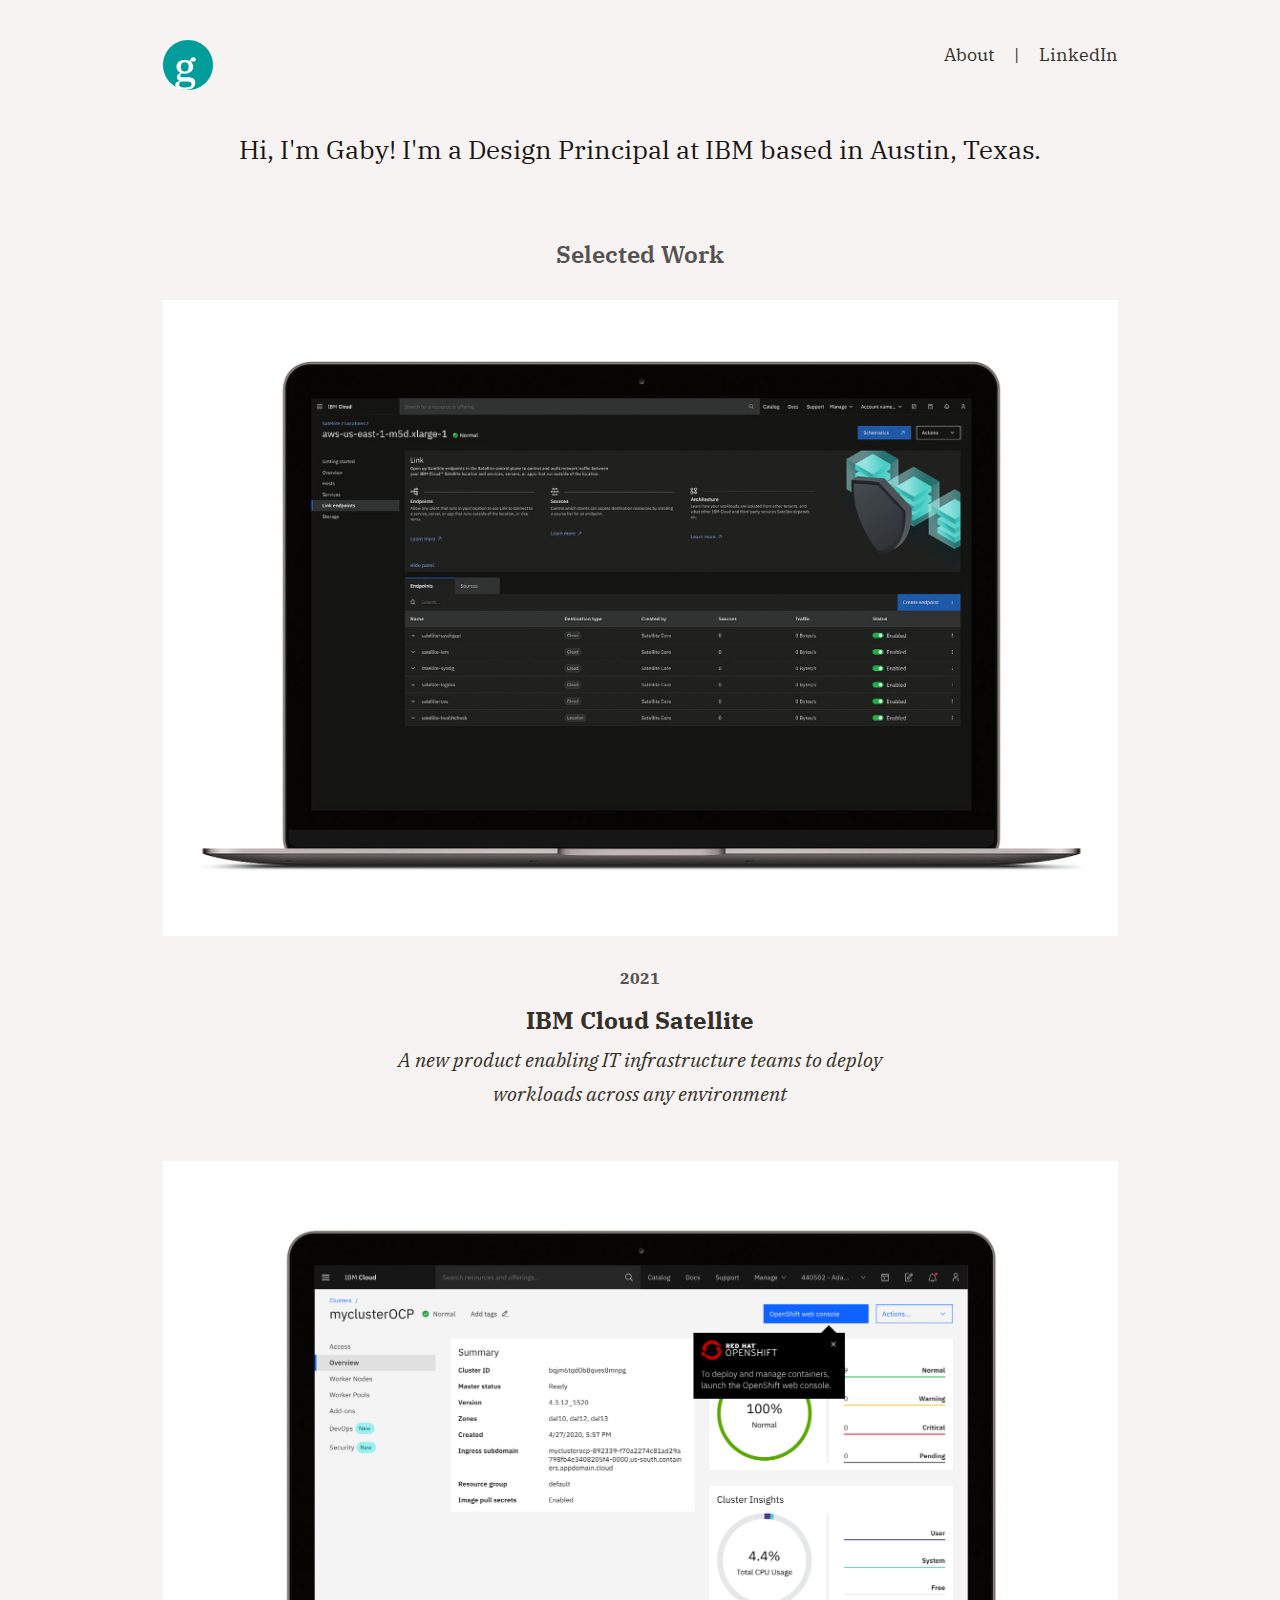
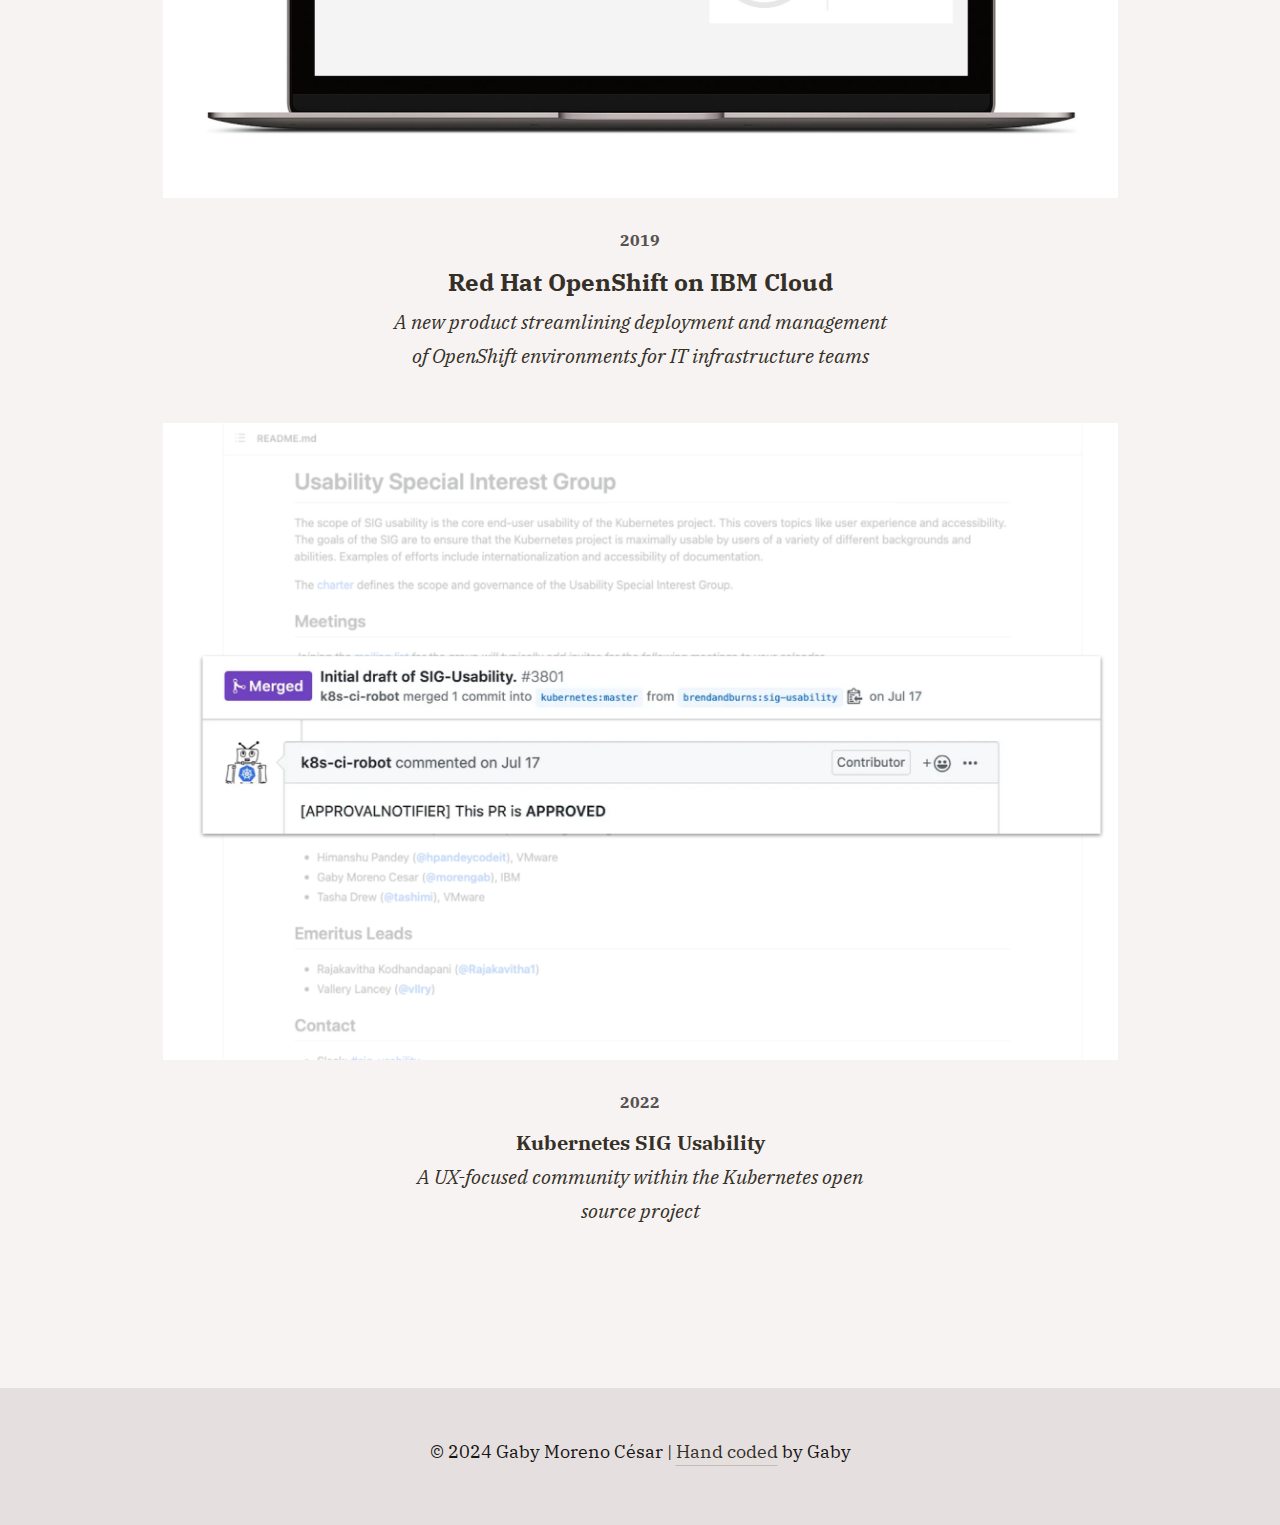
==== commit 104c9386: "Update about" ====
--- a/index.html
+++ b/index.html
@@ -87,7 +87,7 @@
 <body>
     <header>    
         <nav>
-            <span class="nav-logo"><a href="/"><img src="images/gaby-logo.svg" width="50px" alt=""> <span class="nav-name"> Gaby Moreno César</span></a></span>
+            <span class="nav-logo"><a href="/"><img src="images/gaby-logo.svg" width="50px" alt=""></a></span>
             
             <span class="nav-link no-margin-right"><a href="https://www.linkedin.com/in/gabymorenocesar/" target="_blank">LinkedIn</a></span>
             <span class="nav-link"> | </span>
@@ -98,7 +98,7 @@
     <main>
         <article>
             <section class="compress">
-                <p>Hi, I'm Gaby! I'm a Design Principal at IBM working on IBM Cloud.</p>
+                <p>Hi, I'm Gaby! I'm a Design Principal at IBM based in Austin, Texas.</p>
             </section>
             <section id="work" class="more-padding-top">  
                 <h3 class="expand-more">Selected Work</h3>    
